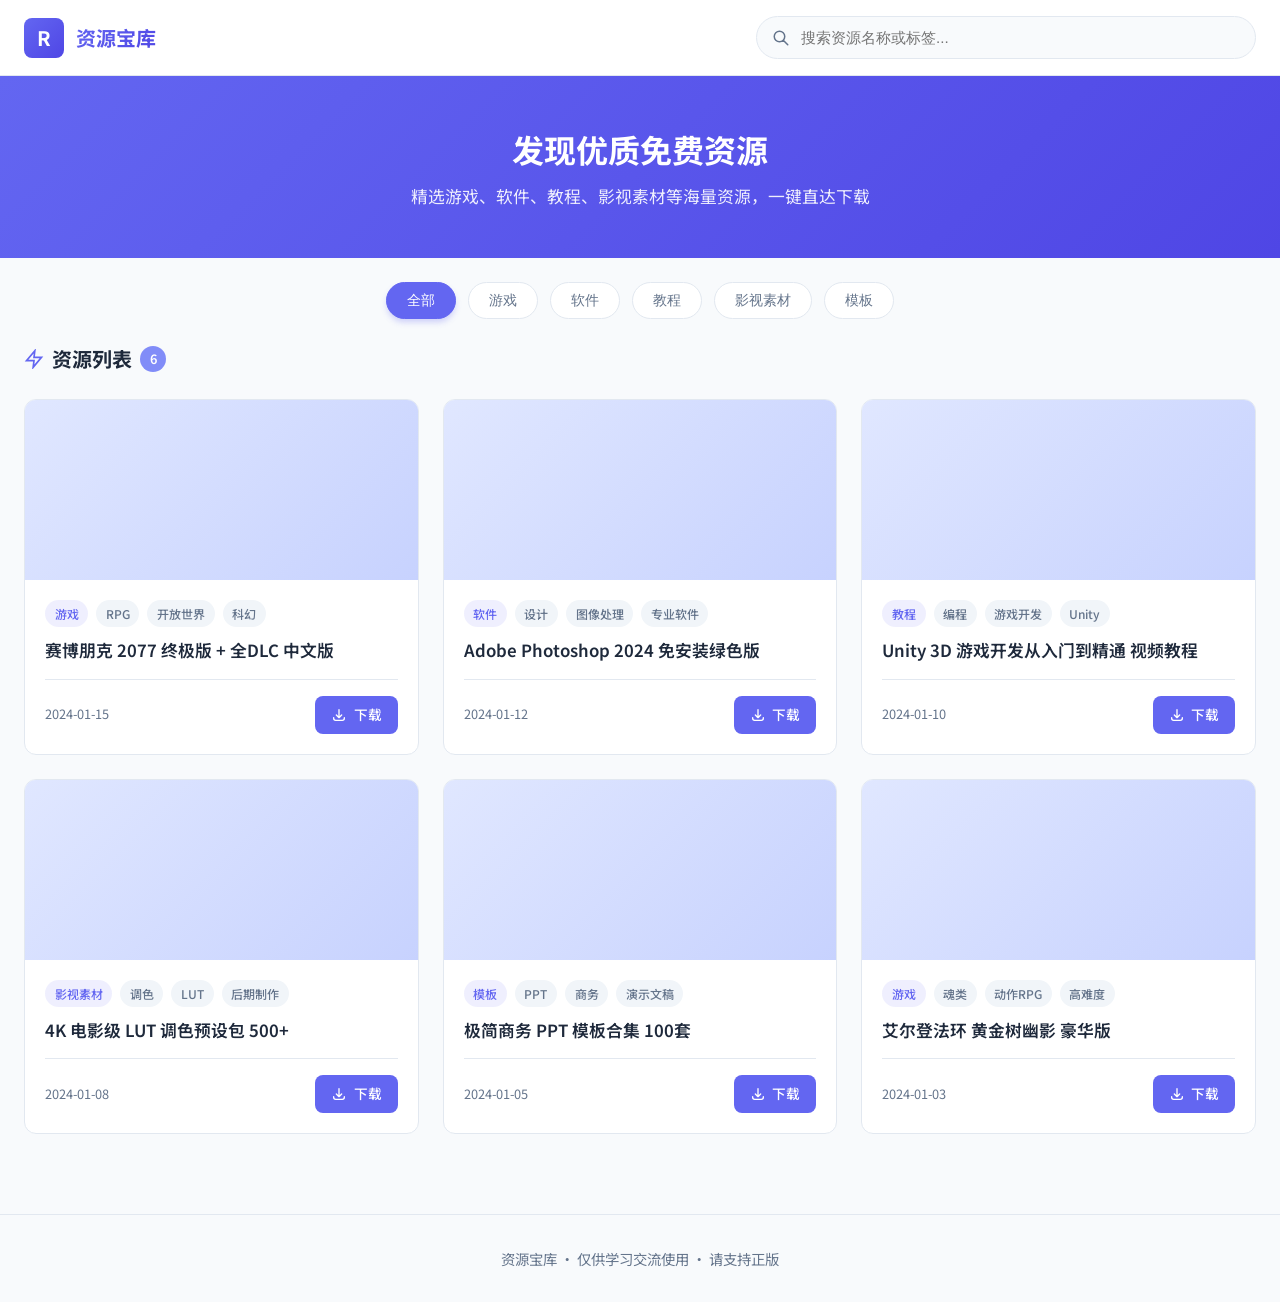
==== index.html @ d8230306 "Add initial HTML structure for resource sharing site Initial commit of the resource sharing website " ====
<!DOCTYPE html>
<html lang="zh-CN">
<head>
    <meta charset="UTF-8">
    <meta name="viewport" content="width=device-width, initial-scale=1.0">
    <title>资源宝库 - 免费资源分享站</title>
    <link rel="preconnect" href="https://fonts.googleapis.com">
    <link rel="preconnect" href="https://fonts.gstatic.com" crossorigin>
    <link href="https://fonts.googleapis.com/css2?family=Noto+Sans+SC:wght@300;400;500;700&display=swap" rel="stylesheet">
    <style>
        :root {
            --primary: #6366f1;
            --primary-dark: #4f46e5;
            --primary-light: #818cf8;
            --secondary: #f59e0b;
            --bg: #f8fafc;
            --card-bg: #ffffff;
            --text: #1e293b;
            --text-secondary: #64748b;
            --border: #e2e8f0;
            --shadow: 0 1px 3px 0 rgb(0 0 0 / 0.1);
            --shadow-lg: 0 10px 15px -3px rgb(0 0 0 / 0.1);
            --radius: 12px;
            --radius-sm: 8px;
        }

        * {
            margin: 0;
            padding: 0;
            box-sizing: border-box;
        }

        body {
            font-family: 'Noto Sans SC', -apple-system, BlinkMacSystemFont, sans-serif;
            background: var(--bg);
            color: var(--text);
            line-height: 1.6;
            min-height: 100vh;
        }

        /* Header */
        .header {
            background: var(--card-bg);
            border-bottom: 1px solid var(--border);
            position: sticky;
            top: 0;
            z-index: 100;
            backdrop-filter: blur(10px);
            background-color: rgba(255, 255, 255, 0.95);
        }

        .header-inner {
            max-width: 1280px;
            margin: 0 auto;
            padding: 1rem 1.5rem;
            display: flex;
            align-items: center;
            justify-content: space-between;
            gap: 1.5rem;
        }

        .logo {
            display: flex;
            align-items: center;
            gap: 0.75rem;
            text-decoration: none;
            color: var(--text);
            flex-shrink: 0;
        }

        .logo-icon {
            width: 40px;
            height: 40px;
            background: linear-gradient(135deg, var(--primary), var(--primary-dark));
            border-radius: var(--radius-sm);
            display: flex;
            align-items: center;
            justify-content: center;
            color: white;
            font-size: 1.25rem;
            font-weight: 700;
        }

        .logo-text {
            font-size: 1.25rem;
            font-weight: 700;
            background: linear-gradient(135deg, var(--primary), var(--primary-dark));
            -webkit-background-clip: text;
            -webkit-text-fill-color: transparent;
        }

        .search-box {
            position: relative;
            flex: 1;
            max-width: 500px;
        }

        .search-box input {
            width: 100%;
            padding: 0.75rem 1rem 0.75rem 2.75rem;
            border: 1px solid var(--border);
            border-radius: 9999px;
            background: var(--bg);
            font-size: 0.95rem;
            transition: all 0.2s;
            outline: none;
        }

        .search-box input:focus {
            border-color: var(--primary);
            box-shadow: 0 0 0 3px rgba(99, 102, 241, 0.1);
        }

        .search-box svg {
            position: absolute;
            left: 1rem;
            top: 50%;
            transform: translateY(-50%);
            color: var(--text-secondary);
            width: 18px;
            height: 18px;
        }

        /* Hero */
        .hero {
            background: linear-gradient(135deg, var(--primary), var(--primary-dark));
            color: white;
            padding: 3rem 1.5rem;
            text-align: center;
        }

        .hero h1 {
            font-size: 2rem;
            font-weight: 700;
            margin-bottom: 0.5rem;
        }

        .hero p {
            opacity: 0.9;
            font-size: 1.05rem;
            max-width: 600px;
            margin: 0 auto;
        }

        /* Categories */
        .categories {
            max-width: 1280px;
            margin: 0 auto;
            padding: 1.5rem;
        }

        .category-list {
            display: flex;
            gap: 0.75rem;
            flex-wrap: wrap;
            justify-content: center;
        }

        .category-btn {
            padding: 0.5rem 1.25rem;
            border: 1px solid var(--border);
            background: var(--card-bg);
            border-radius: 9999px;
            cursor: pointer;
            font-size: 0.9rem;
            font-weight: 500;
            color: var(--text-secondary);
            transition: all 0.2s;
            white-space: nowrap;
        }

        .category-btn:hover {
            border-color: var(--primary);
            color: var(--primary);
            transform: translateY(-1px);
        }

        .category-btn.active {
            background: var(--primary);
            color: white;
            border-color: var(--primary);
            box-shadow: 0 4px 6px -1px rgba(99, 102, 241, 0.3);
        }

        /* Main Content */
        .main {
            max-width: 1280px;
            margin: 0 auto;
            padding: 0 1.5rem 3rem;
        }

        .section-header {
            display: flex;
            align-items: center;
            justify-content: space-between;
            margin-bottom: 1.5rem;
        }

        .section-title {
            font-size: 1.25rem;
            font-weight: 700;
            display: flex;
            align-items: center;
            gap: 0.5rem;
        }

        .count-badge {
            background: var(--primary-light);
            color: white;
            padding: 0.15rem 0.6rem;
            border-radius: 9999px;
            font-size: 0.8rem;
            font-weight: 600;
        }

        /* Grid */
        .resource-grid {
            display: grid;
            grid-template-columns: repeat(auto-fill, minmax(300px, 1fr));
            gap: 1.5rem;
        }

        /* Card */
        .card {
            background: var(--card-bg);
            border-radius: var(--radius);
            overflow: hidden;
            border: 1px solid var(--border);
            transition: all 0.3s cubic-bezier(0.4, 0, 0.2, 1);
            cursor: pointer;
        }

        .card:hover {
            transform: translateY(-4px);
            box-shadow: var(--shadow-lg);
            border-color: var(--primary-light);
        }

        .card-image {
            width: 100%;
            height: 180px;
            object-fit: cover;
            background: linear-gradient(135deg, #e0e7ff, #c7d2fe);
            display: block;
        }

        .card-body {
            padding: 1.25rem;
        }

        .card-tags {
            display: flex;
            gap: 0.5rem;
            margin-bottom: 0.75rem;
            flex-wrap: wrap;
        }

        .tag {
            font-size: 0.75rem;
            padding: 0.25rem 0.6rem;
            border-radius: 9999px;
            background: #f1f5f9;
            color: var(--text-secondary);
            font-weight: 500;
        }

        .tag.category-tag {
            background: rgba(99, 102, 241, 0.1);
            color: var(--primary);
        }

        .card-title {
            font-size: 1.05rem;
            font-weight: 600;
            margin-bottom: 0.5rem;
            line-height: 1.4;
            display: -webkit-box;
            -webkit-line-clamp: 2;
            -webkit-box-orient: vertical;
            overflow: hidden;
        }

        .card-meta {
            display: flex;
            align-items: center;
            justify-content: space-between;
            margin-top: 1rem;
            padding-top: 1rem;
            border-top: 1px solid var(--border);
        }

        .card-date {
            font-size: 0.8rem;
            color: var(--text-secondary);
        }

        .download-btn {
            display: inline-flex;
            align-items: center;
            gap: 0.4rem;
            padding: 0.5rem 1rem;
            background: var(--primary);
            color: white;
            text-decoration: none;
            border-radius: var(--radius-sm);
            font-size: 0.85rem;
            font-weight: 500;
            transition: all 0.2s;
            border: none;
            cursor: pointer;
        }

        .download-btn:hover {
            background: var(--primary-dark);
            transform: scale(1.05);
        }

        .download-btn svg {
            width: 16px;
            height: 16px;
        }

        /* Empty State */
        .empty-state {
            text-align: center;
            padding: 4rem 1rem;
            color: var(--text-secondary);
        }

        .empty-state svg {
            width: 64px;
            height: 64px;
            margin-bottom: 1rem;
            opacity: 0.3;
        }

        /* Footer */
        .footer {
            text-align: center;
            padding: 2rem;
            color: var(--text-secondary);
            font-size: 0.9rem;
            border-top: 1px solid var(--border);
            margin-top: 2rem;
        }

        /* Responsive */
        @media (max-width: 768px) {
            .header-inner {
                flex-wrap: wrap;
            }

            .search-box {
                order: 3;
                max-width: 100%;
                width: 100%;
            }

            .hero h1 {
                font-size: 1.5rem;
            }

            .resource-grid {
                grid-template-columns: 1fr;
            }
        }

        /* Loading animation */
        @keyframes fadeIn {
            from {
                opacity: 0;
                transform: translateY(10px);
            }
            to {
                opacity: 1;
                transform: translateY(0);
            }
        }

        .card {
            animation: fadeIn 0.4s ease-out forwards;
        }

        /* Scrollbar */
        ::-webkit-scrollbar {
            width: 8px;
        }

        ::-webkit-scrollbar-track {
            background: var(--bg);
        }

        ::-webkit-scrollbar-thumb {
            background: #cbd5e1;
            border-radius: 4px;
        }

        ::-webkit-scrollbar-thumb:hover {
            background: #94a3b8;
        }
    </style>
</head>
<body>
    <!-- Header -->
    <header class="header">
        <div class="header-inner">
            <a href="#" class="logo" onclick="resetFilter(); return false;">
                <div class="logo-icon">R</div>
                <span class="logo-text">资源宝库</span>
            </a>
            <div class="search-box">
                <svg xmlns="http://www.w3.org/2000/svg" fill="none" viewBox="0 0 24 24" stroke="currentColor" stroke-width="2">
                    <path stroke-linecap="round" stroke-linejoin="round" d="M21 21l-6-6m2-5a7 7 0 11-14 0 7 7 0 0114 0z" />
                </svg>
                <input type="text" id="searchInput" placeholder="搜索资源名称或标签..." autocomplete="off">
            </div>
        </div>
    </header>

    <!-- Hero -->
    <section class="hero">
        <h1>发现优质免费资源</h1>
        <p>精选游戏、软件、教程、影视素材等海量资源，一键直达下载</p>
    </section>

    <!-- Categories -->
    <section class="categories">
        <div class="category-list" id="categoryList">
            <button class="category-btn active" data-category="all">全部</button>
            <button class="category-btn" data-category="游戏">游戏</button>
            <button class="category-btn" data-category="软件">软件</button>
            <button class="category-btn" data-category="教程">教程</button>
            <button class="category-btn" data-category="影视素材">影视素材</button>
            <button class="category-btn" data-category="模板">模板</button>
        </div>
    </section>

    <!-- Main Content -->
    <main class="main">
        <div class="section-header">
            <h2 class="section-title">
                <svg width="20" height="20" viewBox="0 0 24 24" fill="none" stroke="currentColor" stroke-width="2" style="color: var(--primary);">
                    <path d="M13 2L3 14h9l-1 8 10-12h-9l1-8z"/>
                </svg>
                资源列表
                <span class="count-badge" id="countBadge">0</span>
            </h2>
        </div>
        <div class="resource-grid" id="resourceGrid">
            <!-- Cards will be rendered here -->
        </div>
        <div class="empty-state" id="emptyState" style="display: none;">
            <svg xmlns="http://www.w3.org/2000/svg" fill="none" viewBox="0 0 24 24" stroke="currentColor">
                <path stroke-linecap="round" stroke-linejoin="round" stroke-width="1.5" d="M9.172 16.172a4 4 0 015.656 0M9 10h.01M15 10h.01M21 12a9 9 0 11-18 0 9 9 0 0118 0z" />
            </svg>
            <h3>没有找到相关资源</h3>
            <p>请尝试更换关键词或分类</p>
        </div>
    </main>

    <!-- Footer -->
    <footer class="footer">
        <p>资源宝库 · 仅供学习交流使用 · 请支持正版</p>
    </footer>

    <script>
        // 资源数据
        const resources = [
            {
                id: 1,
                title: "赛博朋克 2077 终极版 + 全DLC 中文版",
                thumbnail: "https://images.unsplash.com/photo-1542751371-adc38448a05e?w=600&h=400&fit=crop",
                link: "https://pan.baidu.com/s/1example1",
                tags: ["RPG", "开放世界", "科幻"],
                category: "游戏",
                date: "2024-01-15"
            },
            {
                id: 2,
                title: "Adobe Photoshop 2024 免安装绿色版",
                thumbnail: "https://images.unsplash.com/photo-1626785774573-4b799315345d?w=600&h=400&fit=crop",
                link: "https://pan.baidu.com/s/1example2",
                tags: ["设计", "图像处理", "专业软件"],
                category: "软件",
                date: "2024-01-12"
            },
            {
                id: 3,
                title: "Unity 3D 游戏开发从入门到精通 视频教程",
                thumbnail: "https://images.unsplash.com/photo-1516321318423-f06f85e504b3?w=600&h=400&fit=crop",
                link: "https://pan.baidu.com/s/1example3",
                tags: ["编程", "游戏开发", "Unity"],
                category: "教程",
                date: "2024-01-10"
            },
            {
                id: 4,
                title: "4K 电影级 LUT 调色预设包 500+",
                thumbnail: "https://images.unsplash.com/photo-1536240478700-b869070f9279?w=600&h=400&fit=crop",
                link: "https://pan.baidu.com/s/1example4",
                tags: ["调色", "LUT", "后期制作"],
                category: "影视素材",
                date: "2024-01-08"
            },
            {
                id: 5,
                title: "极简商务 PPT 模板合集 100套",
                thumbnail: "https://images.unsplash.com/photo-1460925895917-afdab827c52f?w=600&h=400&fit=crop",
                link: "https://pan.baidu.com/s/1example5",
                tags: ["PPT", "商务", "演示文稿"],
                category: "模板",
                date: "2024-01-05"
            },
            {
                id: 6,
                title: "艾尔登法环 黄金树幽影 豪华版",
                thumbnail: "https://images.unsplash.com/photo-1552820728-8b83bb6b2b0a?w=600&h=400&fit=crop",
                link: "https://pan.baidu.com/s/1example6",
                tags: ["魂类", "动作RPG", "高难度"],
                category: "游戏",
                date: "2024-01-03"
            }
        ];

        // DOM 元素
        const grid = document.getElementById('resourceGrid');
        const searchInput = document.getElementById('searchInput');
        const categoryButtons = document.querySelectorAll('.category-btn');
        const emptyState = document.getElementById('emptyState');
        const countBadge = document.getElementById('countBadge');

        let currentCategory = 'all';
        let searchQuery = '';

        // 渲染资源卡片
        function renderResources(items) {
            grid.innerHTML = '';
            countBadge.textContent = items.length;

            if (items.length === 0) {
                emptyState.style.display = 'block';
                return;
            } else {
                emptyState.style.display = 'none';
            }

            items.forEach((item, index) => {
                const card = document.createElement('div');
                card.className = 'card';
                card.style.animationDelay = `${index * 0.05}s`;
                
                card.innerHTML = `
                    <img src="${item.thumbnail}" alt="${item.title}" class="card-image" loading="lazy" onerror="this.src='https://via.placeholder.com/600x400?text=No+Image'">
                    <div class="card-body">
                        <div class="card-tags">
                            <span class="tag category-tag">${item.category}</span>
                            ${item.tags.map(tag => `<span class="tag">${tag}</span>`).join('')}
                        </div>
                        <h3 class="card-title">${escapeHtml(item.title)}</h3>
                        <div class="card-meta">
                            <span class="card-date">${item.date}</span>
                            <a href="${item.link}" target="_blank" rel="noopener noreferrer" class="download-btn" onclick="event.stopPropagation()">
                                <svg xmlns="http://www.w3.org/2000/svg" fill="none" viewBox="0 0 24 24" stroke="currentColor" stroke-width="2">
                                    <path stroke-linecap="round" stroke-linejoin="round" d="M4 16v1a3 3 0 003 3h10a3 3 0 003-3v-1m-4-4l-4 4m0 0l-4-4m4 4V4" />
                                </svg>
                                下载
                            </a>
                        </div>
                    </div>
                `;

                // 点击卡片跳转（除了点击下载按钮）
                card.addEventListener('click', (e) => {
                    if (!e.target.closest('.download-btn')) {
                        window.open(item.link, '_blank');
                    }
                });

                grid.appendChild(card);
            });
        }

        // 过滤资源
        function filterResources() {
            let filtered = resources;

            // 按分类筛选
            if (currentCategory !== 'all') {
                filtered = filtered.filter(item => item.category === currentCategory);
            }

            // 按搜索词筛选
            if (searchQuery.trim()) {
                const query = searchQuery.toLowerCase();
                filtered = filtered.filter(item => 
                    item.title.toLowerCase().includes(query) ||
                    item.tags.some(tag => tag.toLowerCase().includes(query)) ||
                    item.category.toLowerCase().includes(query)
                );
            }

            renderResources(filtered);
        }

        // 转义 HTML
        function escapeHtml(text) {
            const div = document.createElement('div');
            div.textContent = text;
            return div.innerHTML;
        }

        // 分类按钮事件
        categoryButtons.forEach(btn => {
            btn.addEventListener('click', () => {
                categoryButtons.forEach(b => b.classList.remove('active'));
                btn.classList.add('active');
                currentCategory = btn.dataset.category;
                filterResources();
            });
        });

        // 搜索事件
        searchInput.addEventListener('input', (e) => {
            searchQuery = e.target.value;
            filterResources();
        });

        // 重置筛选
        function resetFilter() {
            currentCategory = 'all';
            searchQuery = '';
            searchInput.value = '';
            categoryButtons.forEach(b => b.classList.remove('active'));
            categoryButtons[0].classList.add('active');
            filterResources();
        }

        // 初始化
        renderResources(resources);
    </script>
</body>
</html>
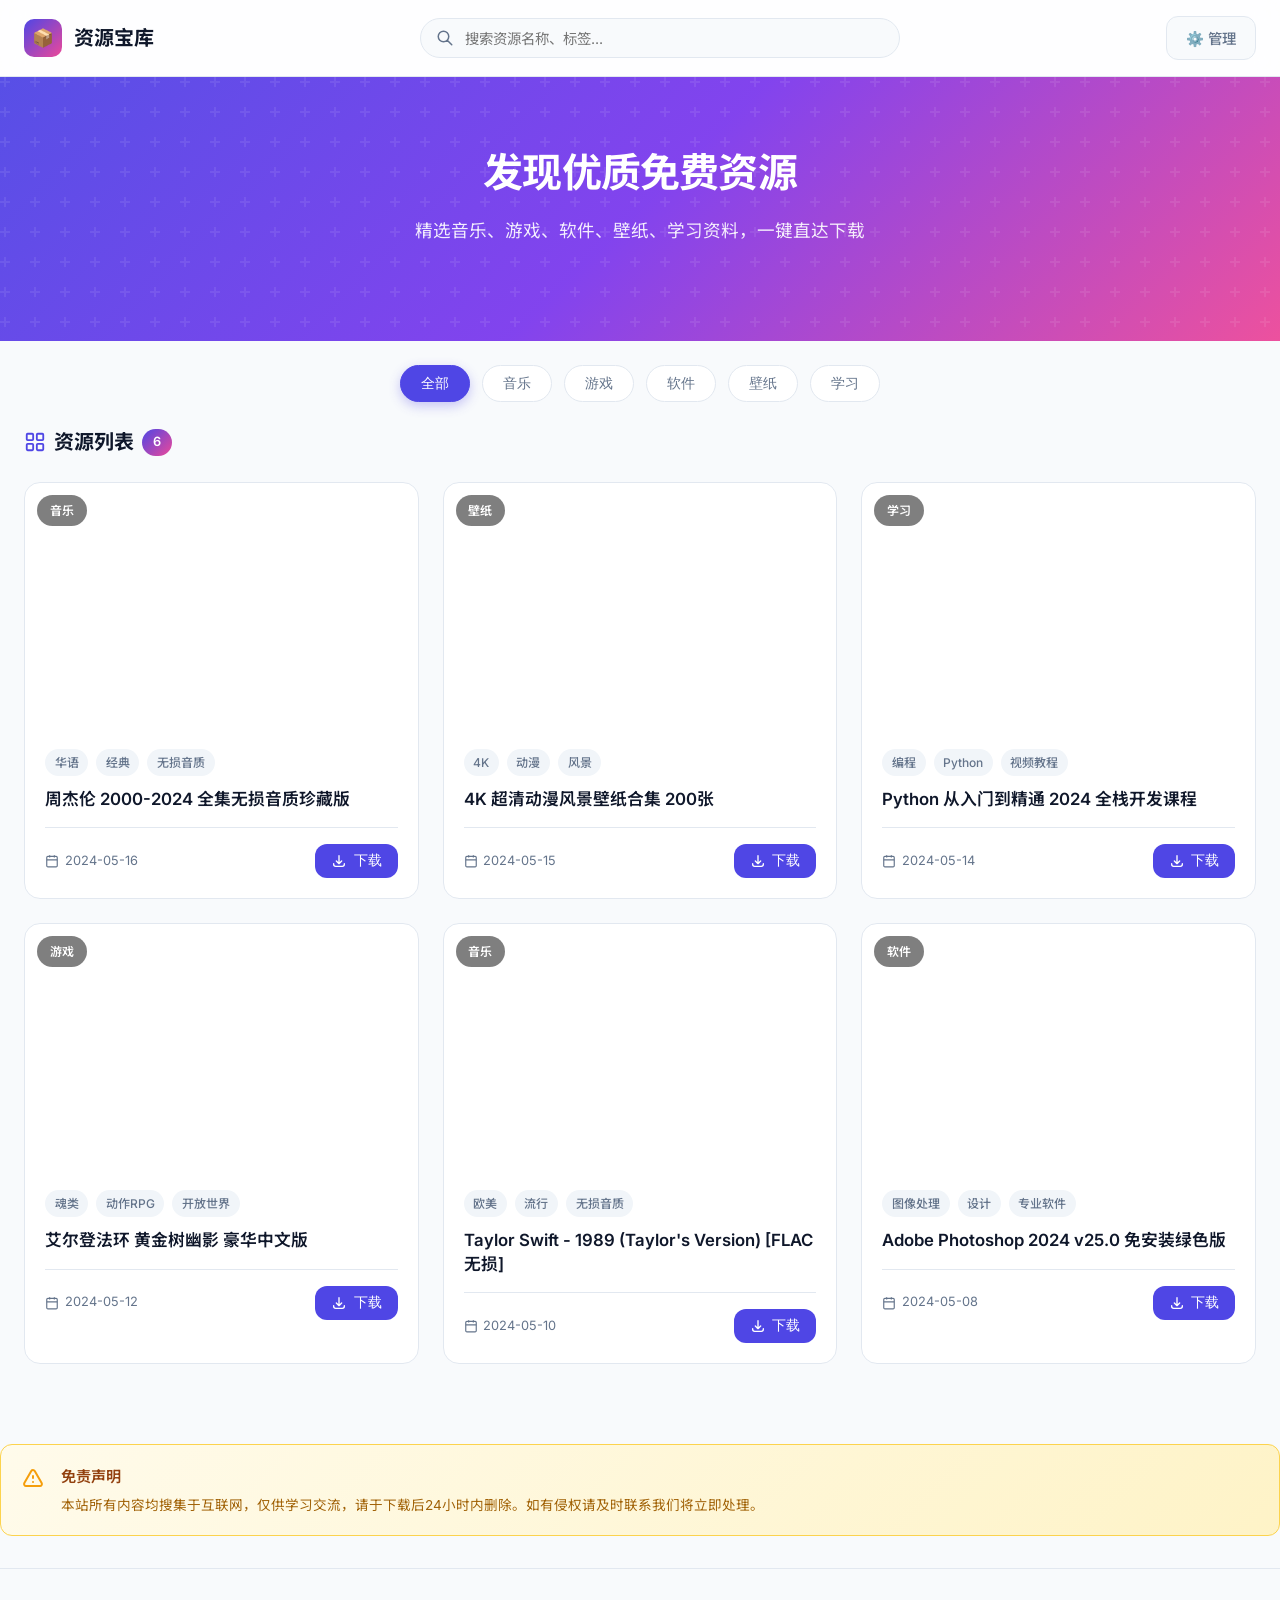
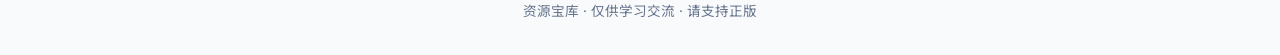
==== commit 44667748: "Add files via upload" ====
--- a/index.html
+++ b/index.html
@@ -1,642 +1,262 @@
-<!DOCTYPE html>
-<html lang="zh-CN">
-<head>
-    <meta charset="UTF-8">
-    <meta name="viewport" content="width=device-width, initial-scale=1.0">
-    <title>资源宝库 - 免费资源分享站</title>
-    <link rel="preconnect" href="https://fonts.googleapis.com">
-    <link rel="preconnect" href="https://fonts.gstatic.com" crossorigin>
-    <link href="https://fonts.googleapis.com/css2?family=Noto+Sans+SC:wght@300;400;500;700&display=swap" rel="stylesheet">
-    <style>
-        :root {
-            --primary: #6366f1;
-            --primary-dark: #4f46e5;
-            --primary-light: #818cf8;
-            --secondary: #f59e0b;
-            --bg: #f8fafc;
-            --card-bg: #ffffff;
-            --text: #1e293b;
-            --text-secondary: #64748b;
-            --border: #e2e8f0;
-            --shadow: 0 1px 3px 0 rgb(0 0 0 / 0.1);
-            --shadow-lg: 0 10px 15px -3px rgb(0 0 0 / 0.1);
-            --radius: 12px;
-            --radius-sm: 8px;
-        }
-
-        * {
-            margin: 0;
-            padding: 0;
-            box-sizing: border-box;
-        }
-
-        body {
-            font-family: 'Noto Sans SC', -apple-system, BlinkMacSystemFont, sans-serif;
-            background: var(--bg);
-            color: var(--text);
-            line-height: 1.6;
-            min-height: 100vh;
-        }
-
-        /* Header */
-        .header {
-            background: var(--card-bg);
-            border-bottom: 1px solid var(--border);
-            position: sticky;
-            top: 0;
-            z-index: 100;
-            backdrop-filter: blur(10px);
-            background-color: rgba(255, 255, 255, 0.95);
-        }
-
-        .header-inner {
-            max-width: 1280px;
-            margin: 0 auto;
-            padding: 1rem 1.5rem;
-            display: flex;
-            align-items: center;
-            justify-content: space-between;
-            gap: 1.5rem;
-        }
-
-        .logo {
-            display: flex;
-            align-items: center;
-            gap: 0.75rem;
-            text-decoration: none;
-            color: var(--text);
-            flex-shrink: 0;
-        }
-
-        .logo-icon {
-            width: 40px;
-            height: 40px;
-            background: linear-gradient(135deg, var(--primary), var(--primary-dark));
-            border-radius: var(--radius-sm);
-            display: flex;
-            align-items: center;
-            justify-content: center;
-            color: white;
-            font-size: 1.25rem;
-            font-weight: 700;
-        }
-
-        .logo-text {
-            font-size: 1.25rem;
-            font-weight: 700;
-            background: linear-gradient(135deg, var(--primary), var(--primary-dark));
-            -webkit-background-clip: text;
-            -webkit-text-fill-color: transparent;
-        }
-
-        .search-box {
-            position: relative;
-            flex: 1;
-            max-width: 500px;
-        }
-
-        .search-box input {
-            width: 100%;
-            padding: 0.75rem 1rem 0.75rem 2.75rem;
-            border: 1px solid var(--border);
-            border-radius: 9999px;
-            background: var(--bg);
-            font-size: 0.95rem;
-            transition: all 0.2s;
-            outline: none;
-        }
-
-        .search-box input:focus {
-            border-color: var(--primary);
-            box-shadow: 0 0 0 3px rgba(99, 102, 241, 0.1);
-        }
-
-        .search-box svg {
-            position: absolute;
-            left: 1rem;
-            top: 50%;
-            transform: translateY(-50%);
-            color: var(--text-secondary);
-            width: 18px;
-            height: 18px;
-        }
-
-        /* Hero */
-        .hero {
-            background: linear-gradient(135deg, var(--primary), var(--primary-dark));
-            color: white;
-            padding: 3rem 1.5rem;
-            text-align: center;
-        }
-
-        .hero h1 {
-            font-size: 2rem;
-            font-weight: 700;
-            margin-bottom: 0.5rem;
-        }
-
-        .hero p {
-            opacity: 0.9;
-            font-size: 1.05rem;
-            max-width: 600px;
-            margin: 0 auto;
-        }
-
-        /* Categories */
-        .categories {
-            max-width: 1280px;
-            margin: 0 auto;
-            padding: 1.5rem;
-        }
-
-        .category-list {
-            display: flex;
-            gap: 0.75rem;
-            flex-wrap: wrap;
-            justify-content: center;
-        }
-
-        .category-btn {
-            padding: 0.5rem 1.25rem;
-            border: 1px solid var(--border);
-            background: var(--card-bg);
-            border-radius: 9999px;
-            cursor: pointer;
-            font-size: 0.9rem;
-            font-weight: 500;
-            color: var(--text-secondary);
-            transition: all 0.2s;
-            white-space: nowrap;
-        }
-
-        .category-btn:hover {
-            border-color: var(--primary);
-            color: var(--primary);
-            transform: translateY(-1px);
-        }
-
-        .category-btn.active {
-            background: var(--primary);
-            color: white;
-            border-color: var(--primary);
-            box-shadow: 0 4px 6px -1px rgba(99, 102, 241, 0.3);
-        }
-
-        /* Main Content */
-        .main {
-            max-width: 1280px;
-            margin: 0 auto;
-            padding: 0 1.5rem 3rem;
-        }
-
-        .section-header {
-            display: flex;
-            align-items: center;
-            justify-content: space-between;
-            margin-bottom: 1.5rem;
-        }
-
-        .section-title {
-            font-size: 1.25rem;
-            font-weight: 700;
-            display: flex;
-            align-items: center;
-            gap: 0.5rem;
-        }
-
-        .count-badge {
-            background: var(--primary-light);
-            color: white;
-            padding: 0.15rem 0.6rem;
-            border-radius: 9999px;
-            font-size: 0.8rem;
-            font-weight: 600;
-        }
-
-        /* Grid */
-        .resource-grid {
-            display: grid;
-            grid-template-columns: repeat(auto-fill, minmax(300px, 1fr));
-            gap: 1.5rem;
-        }
-
-        /* Card */
-        .card {
-            background: var(--card-bg);
-            border-radius: var(--radius);
-            overflow: hidden;
-            border: 1px solid var(--border);
-            transition: all 0.3s cubic-bezier(0.4, 0, 0.2, 1);
-            cursor: pointer;
-        }
-
-        .card:hover {
-            transform: translateY(-4px);
-            box-shadow: var(--shadow-lg);
-            border-color: var(--primary-light);
-        }
-
-        .card-image {
-            width: 100%;
-            height: 180px;
-            object-fit: cover;
-            background: linear-gradient(135deg, #e0e7ff, #c7d2fe);
-            display: block;
-        }
-
-        .card-body {
-            padding: 1.25rem;
-        }
-
-        .card-tags {
-            display: flex;
-            gap: 0.5rem;
-            margin-bottom: 0.75rem;
-            flex-wrap: wrap;
-        }
-
-        .tag {
-            font-size: 0.75rem;
-            padding: 0.25rem 0.6rem;
-            border-radius: 9999px;
-            background: #f1f5f9;
-            color: var(--text-secondary);
-            font-weight: 500;
-        }
-
-        .tag.category-tag {
-            background: rgba(99, 102, 241, 0.1);
-            color: var(--primary);
-        }
-
-        .card-title {
-            font-size: 1.05rem;
-            font-weight: 600;
-            margin-bottom: 0.5rem;
-            line-height: 1.4;
-            display: -webkit-box;
-            -webkit-line-clamp: 2;
-            -webkit-box-orient: vertical;
-            overflow: hidden;
-        }
-
-        .card-meta {
-            display: flex;
-            align-items: center;
-            justify-content: space-between;
-            margin-top: 1rem;
-            padding-top: 1rem;
-            border-top: 1px solid var(--border);
-        }
-
-        .card-date {
-            font-size: 0.8rem;
-            color: var(--text-secondary);
-        }
-
-        .download-btn {
-            display: inline-flex;
-            align-items: center;
-            gap: 0.4rem;
-            padding: 0.5rem 1rem;
-            background: var(--primary);
-            color: white;
-            text-decoration: none;
-            border-radius: var(--radius-sm);
-            font-size: 0.85rem;
-            font-weight: 500;
-            transition: all 0.2s;
-            border: none;
-            cursor: pointer;
-        }
-
-        .download-btn:hover {
-            background: var(--primary-dark);
-            transform: scale(1.05);
-        }
-
-        .download-btn svg {
-            width: 16px;
-            height: 16px;
-        }
-
-        /* Empty State */
-        .empty-state {
-            text-align: center;
-            padding: 4rem 1rem;
-            color: var(--text-secondary);
-        }
-
-        .empty-state svg {
-            width: 64px;
-            height: 64px;
-            margin-bottom: 1rem;
-            opacity: 0.3;
-        }
-
-        /* Footer */
-        .footer {
-            text-align: center;
-            padding: 2rem;
-            color: var(--text-secondary);
-            font-size: 0.9rem;
-            border-top: 1px solid var(--border);
-            margin-top: 2rem;
-        }
-
-        /* Responsive */
-        @media (max-width: 768px) {
-            .header-inner {
-                flex-wrap: wrap;
-            }
-
-            .search-box {
-                order: 3;
-                max-width: 100%;
-                width: 100%;
-            }
-
-            .hero h1 {
-                font-size: 1.5rem;
-            }
-
-            .resource-grid {
-                grid-template-columns: 1fr;
-            }
-        }
-
-        /* Loading animation */
-        @keyframes fadeIn {
-            from {
-                opacity: 0;
-                transform: translateY(10px);
-            }
-            to {
-                opacity: 1;
-                transform: translateY(0);
-            }
-        }
-
-        .card {
-            animation: fadeIn 0.4s ease-out forwards;
-        }
-
-        /* Scrollbar */
-        ::-webkit-scrollbar {
-            width: 8px;
-        }
-
-        ::-webkit-scrollbar-track {
-            background: var(--bg);
-        }
-
-        ::-webkit-scrollbar-thumb {
-            background: #cbd5e1;
-            border-radius: 4px;
-        }
-
-        ::-webkit-scrollbar-thumb:hover {
-            background: #94a3b8;
-        }
-    </style>
-</head>
-<body>
-    <!-- Header -->
-    <header class="header">
-        <div class="header-inner">
-            <a href="#" class="logo" onclick="resetFilter(); return false;">
-                <div class="logo-icon">R</div>
-                <span class="logo-text">资源宝库</span>
-            </a>
-            <div class="search-box">
-                <svg xmlns="http://www.w3.org/2000/svg" fill="none" viewBox="0 0 24 24" stroke="currentColor" stroke-width="2">
-                    <path stroke-linecap="round" stroke-linejoin="round" d="M21 21l-6-6m2-5a7 7 0 11-14 0 7 7 0 0114 0z" />
-                </svg>
-                <input type="text" id="searchInput" placeholder="搜索资源名称或标签..." autocomplete="off">
-            </div>
-        </div>
-    </header>
-
-    <!-- Hero -->
-    <section class="hero">
-        <h1>发现优质免费资源</h1>
-        <p>精选游戏、软件、教程、影视素材等海量资源，一键直达下载</p>
-    </section>
-
-    <!-- Categories -->
-    <section class="categories">
-        <div class="category-list" id="categoryList">
-            <button class="category-btn active" data-category="all">全部</button>
-            <button class="category-btn" data-category="游戏">游戏</button>
-            <button class="category-btn" data-category="软件">软件</button>
-            <button class="category-btn" data-category="教程">教程</button>
-            <button class="category-btn" data-category="影视素材">影视素材</button>
-            <button class="category-btn" data-category="模板">模板</button>
-        </div>
-    </section>
-
-    <!-- Main Content -->
-    <main class="main">
-        <div class="section-header">
-            <h2 class="section-title">
-                <svg width="20" height="20" viewBox="0 0 24 24" fill="none" stroke="currentColor" stroke-width="2" style="color: var(--primary);">
-                    <path d="M13 2L3 14h9l-1 8 10-12h-9l1-8z"/>
-                </svg>
-                资源列表
-                <span class="count-badge" id="countBadge">0</span>
-            </h2>
-        </div>
-        <div class="resource-grid" id="resourceGrid">
-            <!-- Cards will be rendered here -->
-        </div>
-        <div class="empty-state" id="emptyState" style="display: none;">
-            <svg xmlns="http://www.w3.org/2000/svg" fill="none" viewBox="0 0 24 24" stroke="currentColor">
-                <path stroke-linecap="round" stroke-linejoin="round" stroke-width="1.5" d="M9.172 16.172a4 4 0 015.656 0M9 10h.01M15 10h.01M21 12a9 9 0 11-18 0 9 9 0 0118 0z" />
-            </svg>
-            <h3>没有找到相关资源</h3>
-            <p>请尝试更换关键词或分类</p>
-        </div>
-    </main>
-
-    <!-- Footer -->
-    <footer class="footer">
-        <p>资源宝库 · 仅供学习交流使用 · 请支持正版</p>
-    </footer>
-
-    <script>
-        // 资源数据
-        const resources = [
-            {
-                id: 1,
-                title: "赛博朋克 2077 终极版 + 全DLC 中文版",
-                thumbnail: "https://images.unsplash.com/photo-1542751371-adc38448a05e?w=600&h=400&fit=crop",
-                link: "https://pan.baidu.com/s/1example1",
-                tags: ["RPG", "开放世界", "科幻"],
-                category: "游戏",
-                date: "2024-01-15"
-            },
-            {
-                id: 2,
-                title: "Adobe Photoshop 2024 免安装绿色版",
-                thumbnail: "https://images.unsplash.com/photo-1626785774573-4b799315345d?w=600&h=400&fit=crop",
-                link: "https://pan.baidu.com/s/1example2",
-                tags: ["设计", "图像处理", "专业软件"],
-                category: "软件",
-                date: "2024-01-12"
-            },
-            {
-                id: 3,
-                title: "Unity 3D 游戏开发从入门到精通 视频教程",
-                thumbnail: "https://images.unsplash.com/photo-1516321318423-f06f85e504b3?w=600&h=400&fit=crop",
-                link: "https://pan.baidu.com/s/1example3",
-                tags: ["编程", "游戏开发", "Unity"],
-                category: "教程",
-                date: "2024-01-10"
-            },
-            {
-                id: 4,
-                title: "4K 电影级 LUT 调色预设包 500+",
-                thumbnail: "https://images.unsplash.com/photo-1536240478700-b869070f9279?w=600&h=400&fit=crop",
-                link: "https://pan.baidu.com/s/1example4",
-                tags: ["调色", "LUT", "后期制作"],
-                category: "影视素材",
-                date: "2024-01-08"
-            },
-            {
-                id: 5,
-                title: "极简商务 PPT 模板合集 100套",
-                thumbnail: "https://images.unsplash.com/photo-1460925895917-afdab827c52f?w=600&h=400&fit=crop",
-                link: "https://pan.baidu.com/s/1example5",
-                tags: ["PPT", "商务", "演示文稿"],
-                category: "模板",
-                date: "2024-01-05"
-            },
-            {
-                id: 6,
-                title: "艾尔登法环 黄金树幽影 豪华版",
-                thumbnail: "https://images.unsplash.com/photo-1552820728-8b83bb6b2b0a?w=600&h=400&fit=crop",
-                link: "https://pan.baidu.com/s/1example6",
-                tags: ["魂类", "动作RPG", "高难度"],
-                category: "游戏",
-                date: "2024-01-03"
-            }
-        ];
-
-        // DOM 元素
-        const grid = document.getElementById('resourceGrid');
-        const searchInput = document.getElementById('searchInput');
-        const categoryButtons = document.querySelectorAll('.category-btn');
-        const emptyState = document.getElementById('emptyState');
-        const countBadge = document.getElementById('countBadge');
-
-        let currentCategory = 'all';
-        let searchQuery = '';
-
-        // 渲染资源卡片
-        function renderResources(items) {
-            grid.innerHTML = '';
-            countBadge.textContent = items.length;
-
-            if (items.length === 0) {
-                emptyState.style.display = 'block';
-                return;
-            } else {
-                emptyState.style.display = 'none';
-            }
-
-            items.forEach((item, index) => {
-                const card = document.createElement('div');
-                card.className = 'card';
-                card.style.animationDelay = `${index * 0.05}s`;
-                
-                card.innerHTML = `
-                    <img src="${item.thumbnail}" alt="${item.title}" class="card-image" loading="lazy" onerror="this.src='https://via.placeholder.com/600x400?text=No+Image'">
-                    <div class="card-body">
-                        <div class="card-tags">
-                            <span class="tag category-tag">${item.category}</span>
-                            ${item.tags.map(tag => `<span class="tag">${tag}</span>`).join('')}
-                        </div>
-                        <h3 class="card-title">${escapeHtml(item.title)}</h3>
-                        <div class="card-meta">
-                            <span class="card-date">${item.date}</span>
-                            <a href="${item.link}" target="_blank" rel="noopener noreferrer" class="download-btn" onclick="event.stopPropagation()">
-                                <svg xmlns="http://www.w3.org/2000/svg" fill="none" viewBox="0 0 24 24" stroke="currentColor" stroke-width="2">
-                                    <path stroke-linecap="round" stroke-linejoin="round" d="M4 16v1a3 3 0 003 3h10a3 3 0 003-3v-1m-4-4l-4 4m0 0l-4-4m4 4V4" />
-                                </svg>
-                                下载
-                            </a>
-                        </div>
-                    </div>
-                `;
-
-                // 点击卡片跳转（除了点击下载按钮）
-                card.addEventListener('click', (e) => {
-                    if (!e.target.closest('.download-btn')) {
-                        window.open(item.link, '_blank');
-                    }
-                });
-
-                grid.appendChild(card);
-            });
-        }
-
-        // 过滤资源
-        function filterResources() {
-            let filtered = resources;
-
-            // 按分类筛选
-            if (currentCategory !== 'all') {
-                filtered = filtered.filter(item => item.category === currentCategory);
-            }
-
-            // 按搜索词筛选
-            if (searchQuery.trim()) {
-                const query = searchQuery.toLowerCase();
-                filtered = filtered.filter(item => 
-                    item.title.toLowerCase().includes(query) ||
-                    item.tags.some(tag => tag.toLowerCase().includes(query)) ||
-                    item.category.toLowerCase().includes(query)
-                );
-            }
-
-            renderResources(filtered);
-        }
-
-        // 转义 HTML
-        function escapeHtml(text) {
-            const div = document.createElement('div');
-            div.textContent = text;
-            return div.innerHTML;
-        }
-
-        // 分类按钮事件
-        categoryButtons.forEach(btn => {
-            btn.addEventListener('click', () => {
-                categoryButtons.forEach(b => b.classList.remove('active'));
-                btn.classList.add('active');
-                currentCategory = btn.dataset.category;
-                filterResources();
-            });
-        });
-
-        // 搜索事件
-        searchInput.addEventListener('input', (e) => {
-            searchQuery = e.target.value;
-            filterResources();
-        });
-
-        // 重置筛选
-        function resetFilter() {
-            currentCategory = 'all';
-            searchQuery = '';
-            searchInput.value = '';
-            categoryButtons.forEach(b => b.classList.remove('active'));
-            categoryButtons[0].classList.add('active');
-            filterResources();
-        }
-
-        // 初始化
-        renderResources(resources);
-    </script>
-</body>
-</html>
+<!DOCTYPE html>
+<html lang="zh-CN">
+<head>
+  <meta charset="UTF-8">
+  <meta name="viewport" content="width=device-width, initial-scale=1.0">
+  <title>资源宝库 - 免费优质资源分享</title>
+  <link rel="stylesheet" href="css/style.css">
+</head>
+<body>
+  <!-- 导航 -->
+  <nav class="navbar">
+    <div class="navbar-inner">
+      <a href="index.html" class="brand">
+        <div class="brand-icon">📦</div>
+        <span>资源宝库</span>
+      </a>
+      <div class="search-wrap">
+        <svg xmlns="http://www.w3.org/2000/svg" fill="none" viewBox="0 0 24 24" stroke="currentColor" stroke-width="2">
+          <path stroke-linecap="round" stroke-linejoin="round" d="M21 21l-6-6m2-5a7 7 0 11-14 0 7 7 0 0114 0z" />
+        </svg>
+        <input type="text" id="searchInput" placeholder="搜索资源名称、标签..." autocomplete="off">
+      </div>
+      <div class="nav-actions">
+        <a href="admin.html" class="btn btn-secondary">⚙️ 管理</a>
+      </div>
+    </div>
+  </nav>
+
+  <!-- Hero -->
+  <section class="hero">
+    <div class="hero-content">
+      <h1>发现优质免费资源</h1>
+      <p>精选音乐、游戏、软件、壁纸、学习资料，一键直达下载</p>
+    </div>
+  </section>
+
+  <!-- 分类 -->
+  <section class="categories">
+    <div class="category-list" id="categoryList"></div>
+  </section>
+
+  <!-- 主内容 -->
+  <main class="main">
+    <div class="section-header">
+      <h2 class="section-title">
+        <svg width="22" height="22" viewBox="0 0 24 24" fill="none" stroke="var(--primary)" stroke-width="2">
+          <rect x="3" y="3" width="7" height="7" rx="1"/>
+          <rect x="14" y="3" width="7" height="7" rx="1"/>
+          <rect x="3" y="14" width="7" height="7" rx="1"/>
+          <rect x="14" y="14" width="7" height="7" rx="1"/>
+        </svg>
+        资源列表
+        <span class="badge" id="countBadge">0</span>
+      </h2>
+    </div>
+
+    <div class="resource-grid" id="resourceGrid"></div>
+
+    <div class="empty-state" id="emptyState" style="display: none;">
+      <svg xmlns="http://www.w3.org/2000/svg" fill="none" viewBox="0 0 24 24" stroke="currentColor">
+        <path stroke-linecap="round" stroke-linejoin="round" stroke-width="1" d="M9.172 16.172a4 4 0 015.656 0M9 10h.01M15 10h.01M21 12a9 9 0 11-18 0 9 9 0 0118 0z" />
+      </svg>
+      <h3>未找到相关资源</h3>
+      <p>尝试更换关键词或切换分类</p>
+    </div>
+  </main>
+
+  <!-- 免责声明 -->
+  <div class="disclaimer">
+    <svg class="disclaimer-icon" xmlns="http://www.w3.org/2000/svg" fill="none" viewBox="0 0 24 24" stroke="currentColor" stroke-width="2">
+      <path stroke-linecap="round" stroke-linejoin="round" d="M12 9v2m0 4h.01m-6.938 4h13.856c1.54 0 2.502-1.667 1.732-3L13.732 4c-.77-1.333-2.694-1.333-3.464 0L3.34 16c-.77 1.333.192 3 1.732 3z" />
+    </svg>
+    <div class="disclaimer-content">
+      <h4>免责声明</h4>
+      <p>本站所有内容均搜集于互联网，仅供学习交流，请于下载后24小时内删除。如有侵权请及时联系我们将立即处理。</p>
+    </div>
+  </div>
+
+  <!-- Footer -->
+  <footer class="footer">
+    <p>资源宝库 · 仅供学习交流 · 请支持正版</p>
+  </footer>
+
+  <!-- 下载确认模态框 -->
+  <div class="modal-overlay" id="disclaimerModal">
+    <div class="modal">
+      <div class="modal-header">
+        <span class="modal-title">⚠️ 下载确认</span>
+        <button class="modal-close" onclick="closeModal()">✕</button>
+      </div>
+      <div class="modal-body">
+        <div class="disclaimer" style="margin:0;">
+          <svg class="disclaimer-icon" xmlns="http://www.w3.org/2000/svg" fill="none" viewBox="0 0 24 24" stroke="currentColor" stroke-width="2">
+            <path stroke-linecap="round" stroke-linejoin="round" d="M12 9v2m0 4h.01m-6.938 4h13.856c1.54 0 2.502-1.667 1.732-3L13.732 4c-.77-1.333-2.694-1.333-3.464 0L3.34 16c-.77 1.333.192 3 1.732 3z" />
+          </svg>
+          <div class="disclaimer-content">
+            <h4>免责声明</h4>
+            <p>本站所有内容均搜集于互联网，仅供学习交流，请于下载后24小时内删除。如有侵权请及时联系我们将立即处理。</p>
+          </div>
+        </div>
+        <label style="display:flex;align-items:center;gap:0.5rem;margin-top:1rem;font-size:0.9rem;color:var(--text-secondary);cursor:pointer;">
+          <input type="checkbox" id="agreeCheck">
+          我已阅读并同意上述声明
+        </label>
+        <label style="display:flex;align-items:center;gap:0.5rem;margin-top:0.5rem;font-size:0.85rem;color:var(--text-secondary);cursor:pointer;">
+          <input type="checkbox" id="rememberCheck">
+          不再提示（24小时内）
+        </label>
+      </div>
+      <div class="modal-footer">
+        <button class="btn btn-secondary" onclick="closeModal()">取消</button>
+        <button class="btn btn-primary" id="confirmDownloadBtn">确认下载</button>
+      </div>
+    </div>
+  </div>
+
+  <script src="js/data.js"></script>
+  <script>
+    const categories = ['全部', '音乐', '游戏', '软件', '壁纸', '学习'];
+    let currentCategory = '全部';
+    let searchQuery = '';
+    let pendingLink = null;
+
+    const categoryList = document.getElementById('categoryList');
+    const resourceGrid = document.getElementById('resourceGrid');
+    const emptyState = document.getElementById('emptyState');
+    const countBadge = document.getElementById('countBadge');
+    const searchInput = document.getElementById('searchInput');
+    const modal = document.getElementById('disclaimerModal');
+    const agreeCheck = document.getElementById('agreeCheck');
+    const rememberCheck = document.getElementById('rememberCheck');
+    const confirmBtn = document.getElementById('confirmDownloadBtn');
+
+    // 渲染分类
+    function renderCategories() {
+      categoryList.innerHTML = categories.map(cat => `
+        <button class="category-chip ${cat === currentCategory ? 'active' : ''}"
+                onclick="setCategory('${cat}')">${cat}</button>
+      `).join('');
+    }
+
+    function setCategory(cat) {
+      currentCategory = cat;
+      renderCategories();
+      filterAndRender();
+    }
+
+    // 过滤与渲染
+    function filterAndRender() {
+      let filtered = RESOURCES_DATA.filter(item => {
+        const matchCat = currentCategory === '全部' || item.category === currentCategory;
+        const q = searchQuery.toLowerCase().trim();
+        const matchSearch = !q ||
+          item.title.toLowerCase().includes(q) ||
+          item.tags.some(t => t.toLowerCase().includes(q));
+        return matchCat && matchSearch;
+      });
+
+      filtered.sort((a, b) => new Date(b.date) - new Date(a.date));
+      countBadge.textContent = filtered.length;
+
+      if (filtered.length === 0) {
+        resourceGrid.style.display = 'none';
+        emptyState.style.display = 'block';
+        return;
+      }
+
+      resourceGrid.style.display = 'grid';
+      emptyState.style.display = 'none';
+
+      resourceGrid.innerHTML = filtered.map((item, i) => `
+        <div class="card" style="animation-delay: ${i * 0.06}s">
+          <div class="card-image-wrap">
+            <img src="${item.thumbnail}" alt="${escapeHtml(item.title)}" class="card-image" loading="lazy"
+                 onerror="this.src='https://via.placeholder.com/600x400?text=No+Image'">
+            <span class="card-category-badge">${item.category}</span>
+          </div>
+          <div class="card-body">
+            <div class="card-tags">
+              ${item.tags.map(t => `<span class="tag">${escapeHtml(t)}</span>`).join('')}
+            </div>
+            <h3 class="card-title">${escapeHtml(item.title)}</h3>
+            <div class="card-meta">
+              <span class="card-date">
+                <svg width="14" height="14" viewBox="0 0 24 24" fill="none" stroke="currentColor" stroke-width="2" style="display:inline;vertical-align:text-bottom;">
+                  <rect x="3" y="4" width="18" height="18" rx="2" ry="2"/>
+                  <line x1="16" y1="2" x2="16" y2="6"/>
+                  <line x1="8" y1="2" x2="8" y2="6"/>
+                  <line x1="3" y1="10" x2="21" y2="10"/>
+                </svg>
+                ${item.date}
+              </span>
+              <button class="btn-download" onclick="handleDownload('${item.link}', event)">
+                <svg width="16" height="16" viewBox="0 0 24 24" fill="none" stroke="currentColor" stroke-width="2">
+                  <path stroke-linecap="round" stroke-linejoin="round" d="M4 16v1a3 3 0 003 3h10a3 3 0 003-3v-1m-4-4l-4 4m0 0l-4-4m4 4V4" />
+                </svg>
+                下载
+              </button>
+            </div>
+          </div>
+        </div>
+      `).join('');
+    }
+
+    function escapeHtml(text) {
+      const div = document.createElement('div');
+      div.textContent = text;
+      return div.innerHTML;
+    }
+
+    // 下载处理
+    function handleDownload(link, e) {
+      e.stopPropagation();
+      pendingLink = link;
+
+      const agreed = localStorage.getItem('disclaimer_agreed');
+      const expiry = localStorage.getItem('disclaimer_expiry');
+
+      if (agreed === 'true' && expiry && Date.now() < parseInt(expiry)) {
+        window.open(link, '_blank');
+        return;
+      }
+
+      agreeCheck.checked = false;
+      rememberCheck.checked = false;
+      modal.classList.add('active');
+    }
+
+    confirmBtn.onclick = () => {
+      if (!agreeCheck.checked) {
+        alert('请先勾选"我已阅读并同意上述声明"');
+        return;
+      }
+      if (rememberCheck.checked) {
+        localStorage.setItem('disclaimer_agreed', 'true');
+        localStorage.setItem('disclaimer_expiry', Date.now() + 24 * 60 * 60 * 1000);
+      }
+      closeModal();
+      if (pendingLink) window.open(pendingLink, '_blank');
+    };
+
+    function closeModal() {
+      modal.classList.remove('active');
+      pendingLink = null;
+    }
+
+    modal.onclick = (e) => {
+      if (e.target === modal) closeModal();
+    };
+
+    // 搜索
+    searchInput.addEventListener('input', (e) => {
+      searchQuery = e.target.value;
+      filterAndRender();
+    });
+
+    // 初始化
+    renderCategories();
+    filterAndRender();
+  </script>
+</body>
+</html>
--- a/css/style.css
+++ b/css/style.css
@@ -0,0 +1,803 @@
+@import url('https://fonts.googleapis.com/css2?family=Inter:wght@300;400;500;600;700&family=Noto+Sans+SC:wght@300;400;500;700&display=swap');
+
+:root {
+  --primary: #4f46e5;
+  --primary-dark: #4338ca;
+  --primary-light: #818cf8;
+  --secondary: #ec4899;
+  --bg: #f8fafc;
+  --surface: #ffffff;
+  --text: #0f172a;
+  --text-secondary: #64748b;
+  --border: #e2e8f0;
+  --success: #10b981;
+  --danger: #ef4444;
+  --warning: #f59e0b;
+  --radius: 16px;
+  --radius-sm: 12px;
+  --shadow: 0 1px 3px 0 rgb(0 0 0 / 0.1), 0 1px 2px -1px rgb(0 0 0 / 0.1);
+  --shadow-lg: 0 20px 25px -5px rgb(0 0 0 / 0.1), 0 8px 10px -6px rgb(0 0 0 / 0.1);
+  --shadow-md: 0 4px 6px -1px rgb(0 0 0 / 0.1);
+}
+
+* {
+  margin: 0;
+  padding: 0;
+  box-sizing: border-box;
+}
+
+html {
+  scroll-behavior: smooth;
+}
+
+body {
+  font-family: 'Inter', 'Noto Sans SC', -apple-system, BlinkMacSystemFont, sans-serif;
+  background: var(--bg);
+  color: var(--text);
+  line-height: 1.6;
+  -webkit-font-smoothing: antialiased;
+}
+
+/* ===== 导航栏 ===== */
+.navbar {
+  position: sticky;
+  top: 0;
+  z-index: 50;
+  background: rgba(255, 255, 255, 0.8);
+  backdrop-filter: blur(12px);
+  border-bottom: 1px solid var(--border);
+}
+
+.navbar-inner {
+  max-width: 1280px;
+  margin: 0 auto;
+  padding: 1rem 1.5rem;
+  display: flex;
+  align-items: center;
+  justify-content: space-between;
+  gap: 1rem;
+}
+
+.brand {
+  display: flex;
+  align-items: center;
+  gap: 0.75rem;
+  text-decoration: none;
+  color: var(--text);
+  font-weight: 700;
+  font-size: 1.25rem;
+  flex-shrink: 0;
+}
+
+.brand-icon {
+  width: 38px;
+  height: 38px;
+  background: linear-gradient(135deg, var(--primary), var(--secondary));
+  border-radius: 10px;
+  display: flex;
+  align-items: center;
+  justify-content: center;
+  color: white;
+  font-size: 1.1rem;
+}
+
+.search-wrap {
+  position: relative;
+  flex: 1;
+  max-width: 480px;
+}
+
+.search-wrap svg {
+  position: absolute;
+  left: 1rem;
+  top: 50%;
+  transform: translateY(-50%);
+  color: var(--text-secondary);
+  width: 18px;
+  height: 18px;
+  pointer-events: none;
+}
+
+.search-wrap input {
+  width: 100%;
+  padding: 0.65rem 1rem 0.65rem 2.75rem;
+  border: 1px solid var(--border);
+  border-radius: 9999px;
+  background: var(--bg);
+  font-size: 0.9rem;
+  transition: all 0.2s;
+  outline: none;
+  font-family: inherit;
+}
+
+.search-wrap input:focus {
+  border-color: var(--primary);
+  box-shadow: 0 0 0 3px rgba(79, 70, 229, 0.12);
+}
+
+.nav-actions {
+  display: flex;
+  gap: 0.75rem;
+  align-items: center;
+}
+
+.btn {
+  display: inline-flex;
+  align-items: center;
+  gap: 0.4rem;
+  padding: 0.6rem 1.2rem;
+  border-radius: var(--radius-sm);
+  font-size: 0.9rem;
+  font-weight: 500;
+  text-decoration: none;
+  border: none;
+  cursor: pointer;
+  transition: all 0.2s;
+  font-family: inherit;
+}
+
+.btn-primary {
+  background: var(--primary);
+  color: white;
+}
+
+.btn-primary:hover {
+  background: var(--primary-dark);
+  transform: translateY(-1px);
+  box-shadow: var(--shadow-md);
+}
+
+.btn-secondary {
+  background: var(--bg);
+  color: var(--text-secondary);
+  border: 1px solid var(--border);
+}
+
+.btn-secondary:hover {
+  border-color: var(--primary);
+  color: var(--primary);
+}
+
+/* ===== Hero ===== */
+.hero {
+  position: relative;
+  padding: 4rem 1.5rem;
+  text-align: center;
+  overflow: hidden;
+}
+
+.hero::before {
+  content: '';
+  position: absolute;
+  inset: 0;
+  background: linear-gradient(135deg, #4f46e5 0%, #7c3aed 50%, #ec4899 100%);
+  opacity: 0.95;
+}
+
+.hero::after {
+  content: '';
+  position: absolute;
+  inset: 0;
+  background: url("data:image/svg+xml,%3Csvg width='60' height='60' viewBox='0 0 60 60' xmlns='http://www.w3.org/2000/svg'%3E%3Cg fill='none' fill-rule='evenodd'%3E%3Cg fill='%23ffffff' fill-opacity='0.08'%3E%3Cpath d='M36 34v-4h-2v4h-4v2h4v4h2v-4h4v-2h-4zm0-30V0h-2v4h-4v2h4v4h2V6h4V4h-4zM6 34v-4H4v4H0v2h4v4h2v-4h4v-2H6zM6 4V0H4v4H0v2h4v4h2V6h4V4H6z'/%3E%3C/g%3E%3C/g%3E%3C/svg%3E");
+}
+
+.hero-content {
+  position: relative;
+  z-index: 1;
+  max-width: 700px;
+  margin: 0 auto;
+  color: white;
+}
+
+.hero h1 {
+  font-size: 2.5rem;
+  font-weight: 700;
+  margin-bottom: 0.75rem;
+  letter-spacing: -0.02em;
+}
+
+.hero p {
+  font-size: 1.1rem;
+  opacity: 0.9;
+  margin-bottom: 2rem;
+}
+
+/* ===== 分类筛选 ===== */
+.categories {
+  max-width: 1280px;
+  margin: 0 auto;
+  padding: 1.5rem;
+}
+
+.category-list {
+  display: flex;
+  gap: 0.75rem;
+  flex-wrap: wrap;
+  justify-content: center;
+}
+
+.category-chip {
+  padding: 0.5rem 1.25rem;
+  border: 1px solid var(--border);
+  background: var(--surface);
+  border-radius: 9999px;
+  cursor: pointer;
+  font-size: 0.9rem;
+  font-weight: 500;
+  color: var(--text-secondary);
+  transition: all 0.2s;
+  white-space: nowrap;
+  user-select: none;
+}
+
+.category-chip:hover {
+  border-color: var(--primary-light);
+  color: var(--primary);
+  transform: translateY(-1px);
+}
+
+.category-chip.active {
+  background: var(--primary);
+  color: white;
+  border-color: var(--primary);
+  box-shadow: 0 4px 12px rgba(79, 70, 229, 0.3);
+}
+
+/* ===== 主内容区 ===== */
+.main {
+  max-width: 1280px;
+  margin: 0 auto;
+  padding: 0 1.5rem 3rem;
+}
+
+.section-header {
+  display: flex;
+  align-items: center;
+  justify-content: space-between;
+  margin-bottom: 1.5rem;
+  flex-wrap: wrap;
+  gap: 1rem;
+}
+
+.section-title {
+  font-size: 1.25rem;
+  font-weight: 700;
+  display: flex;
+  align-items: center;
+  gap: 0.5rem;
+}
+
+.badge {
+  background: linear-gradient(135deg, var(--primary), var(--secondary));
+  color: white;
+  padding: 0.2rem 0.7rem;
+  border-radius: 9999px;
+  font-size: 0.8rem;
+  font-weight: 600;
+}
+
+/* ===== 资源网格 ===== */
+.resource-grid {
+  display: grid;
+  grid-template-columns: repeat(auto-fill, minmax(300px, 1fr));
+  gap: 1.5rem;
+}
+
+/* ===== 卡片 ===== */
+.card {
+  background: var(--surface);
+  border-radius: var(--radius);
+  overflow: hidden;
+  border: 1px solid var(--border);
+  transition: all 0.35s cubic-bezier(0.4, 0, 0.2, 1);
+  cursor: pointer;
+  position: relative;
+}
+
+.card:hover {
+  transform: translateY(-6px) scale(1.01);
+  box-shadow: var(--shadow-lg);
+  border-color: transparent;
+}
+
+.card-image-wrap {
+  position: relative;
+  overflow: hidden;
+  aspect-ratio: 16 / 10;
+}
+
+.card-image {
+  width: 100%;
+  height: 100%;
+  object-fit: cover;
+  transition: transform 0.5s;
+}
+
+.card:hover .card-image {
+  transform: scale(1.08);
+}
+
+.card-category-badge {
+  position: absolute;
+  top: 0.75rem;
+  left: 0.75rem;
+  padding: 0.35rem 0.8rem;
+  border-radius: 9999px;
+  font-size: 0.75rem;
+  font-weight: 600;
+  color: white;
+  background: rgba(0,0,0,0.5);
+  backdrop-filter: blur(4px);
+  z-index: 2;
+}
+
+.card-body {
+  padding: 1.25rem;
+}
+
+.card-tags {
+  display: flex;
+  gap: 0.5rem;
+  margin-bottom: 0.75rem;
+  flex-wrap: wrap;
+}
+
+.tag {
+  font-size: 0.75rem;
+  padding: 0.25rem 0.6rem;
+  border-radius: 9999px;
+  background: #f1f5f9;
+  color: var(--text-secondary);
+  font-weight: 500;
+}
+
+.card-title {
+  font-size: 1.05rem;
+  font-weight: 600;
+  line-height: 1.4;
+  display: -webkit-box;
+  -webkit-line-clamp: 2;
+  -webkit-box-orient: vertical;
+  overflow: hidden;
+  margin-bottom: 0.5rem;
+}
+
+.card-meta {
+  display: flex;
+  align-items: center;
+  justify-content: space-between;
+  margin-top: 1rem;
+  padding-top: 1rem;
+  border-top: 1px solid var(--border);
+}
+
+.card-date {
+  font-size: 0.8rem;
+  color: var(--text-secondary);
+  display: flex;
+  align-items: center;
+  gap: 0.35rem;
+}
+
+.btn-download {
+  display: inline-flex;
+  align-items: center;
+  gap: 0.4rem;
+  padding: 0.5rem 1rem;
+  background: var(--primary);
+  color: white;
+  text-decoration: none;
+  border-radius: var(--radius-sm);
+  font-size: 0.85rem;
+  font-weight: 500;
+  transition: all 0.2s;
+  border: none;
+  cursor: pointer;
+}
+
+.btn-download:hover {
+  background: var(--primary-dark);
+  transform: scale(1.05);
+  box-shadow: 0 4px 12px rgba(79, 70, 229, 0.3);
+}
+
+/* ===== 免责声明 ===== */
+.disclaimer {
+  background: linear-gradient(135deg, #fffbeb, #fef3c7);
+  border: 1px solid #fcd34d;
+  border-radius: var(--radius-sm);
+  padding: 1.25rem;
+  margin: 2rem 1.5rem;
+  max-width: 1280px;
+  margin-left: auto;
+  margin-right: auto;
+  display: flex;
+  gap: 1rem;
+  align-items: flex-start;
+}
+
+.disclaimer-icon {
+  width: 24px;
+  height: 24px;
+  color: var(--warning);
+  flex-shrink: 0;
+  margin-top: 0.1rem;
+}
+
+.disclaimer-content h4 {
+  font-size: 0.95rem;
+  font-weight: 600;
+  color: #92400e;
+  margin-bottom: 0.35rem;
+}
+
+.disclaimer-content p {
+  font-size: 0.85rem;
+  color: #a16207;
+  line-height: 1.5;
+}
+
+/* ===== Footer ===== */
+.footer {
+  text-align: center;
+  padding: 2rem 1.5rem;
+  color: var(--text-secondary);
+  font-size: 0.85rem;
+  border-top: 1px solid var(--border);
+  margin-top: 1rem;
+}
+
+/* ===== 空状态 ===== */
+.empty-state {
+  text-align: center;
+  padding: 5rem 1rem;
+  color: var(--text-secondary);
+  grid-column: 1 / -1;
+}
+
+.empty-state svg {
+  width: 80px;
+  height: 80px;
+  margin-bottom: 1.5rem;
+  opacity: 0.25;
+}
+
+/* ===== 模态框 ===== */
+.modal-overlay {
+  position: fixed;
+  inset: 0;
+  background: rgba(15, 23, 42, 0.6);
+  backdrop-filter: blur(4px);
+  z-index: 100;
+  display: flex;
+  align-items: center;
+  justify-content: center;
+  padding: 1rem;
+  opacity: 0;
+  visibility: hidden;
+  transition: all 0.3s;
+}
+
+.modal-overlay.active {
+  opacity: 1;
+  visibility: visible;
+}
+
+.modal {
+  background: var(--surface);
+  border-radius: var(--radius);
+  width: 100%;
+  max-width: 560px;
+  max-height: 90vh;
+  overflow-y: auto;
+  box-shadow: var(--shadow-lg);
+  transform: scale(0.95) translateY(10px);
+  transition: all 0.3s;
+}
+
+.modal-overlay.active .modal {
+  transform: scale(1) translateY(0);
+}
+
+.modal-header {
+  padding: 1.25rem 1.5rem;
+  border-bottom: 1px solid var(--border);
+  display: flex;
+  align-items: center;
+  justify-content: space-between;
+}
+
+.modal-title {
+  font-size: 1.15rem;
+  font-weight: 600;
+}
+
+.modal-close {
+  width: 32px;
+  height: 32px;
+  border-radius: 8px;
+  border: none;
+  background: var(--bg);
+  color: var(--text-secondary);
+  cursor: pointer;
+  display: flex;
+  align-items: center;
+  justify-content: center;
+  transition: all 0.2s;
+}
+
+.modal-close:hover {
+  background: var(--border);
+  color: var(--text);
+}
+
+.modal-body {
+  padding: 1.5rem;
+}
+
+.modal-footer {
+  padding: 1rem 1.5rem;
+  border-top: 1px solid var(--border);
+  display: flex;
+  justify-content: flex-end;
+  gap: 0.75rem;
+}
+
+/* ===== 表单 ===== */
+.form-group {
+  margin-bottom: 1.25rem;
+}
+
+.form-label {
+  display: block;
+  font-size: 0.85rem;
+  font-weight: 500;
+  color: var(--text);
+  margin-bottom: 0.5rem;
+}
+
+.form-input,
+.form-select,
+.form-textarea {
+  width: 100%;
+  padding: 0.65rem 0.9rem;
+  border: 1px solid var(--border);
+  border-radius: 10px;
+  background: var(--bg);
+  font-size: 0.9rem;
+  font-family: inherit;
+  color: var(--text);
+  outline: none;
+  transition: all 0.2s;
+}
+
+.form-input:focus,
+.form-select:focus,
+.form-textarea:focus {
+  border-color: var(--primary);
+  box-shadow: 0 0 0 3px rgba(79, 70, 229, 0.1);
+}
+
+.form-textarea {
+  resize: vertical;
+  min-height: 80px;
+}
+
+.form-hint {
+  font-size: 0.8rem;
+  color: var(--text-secondary);
+  margin-top: 0.35rem;
+}
+
+/* ===== Admin 专用 ===== */
+.admin-stats {
+  max-width: 1280px;
+  margin: 0 auto;
+  padding: 1.5rem;
+  display: grid;
+  grid-template-columns: repeat(auto-fit, minmax(200px, 1fr));
+  gap: 1rem;
+}
+
+.stat-card {
+  background: var(--surface);
+  border: 1px solid var(--border);
+  border-radius: var(--radius-sm);
+  padding: 1.25rem;
+  transition: all 0.2s;
+}
+
+.stat-card:hover {
+  box-shadow: var(--shadow-md);
+  border-color: var(--primary-light);
+}
+
+.stat-value {
+  font-size: 1.75rem;
+  font-weight: 700;
+  background: linear-gradient(135deg, var(--primary), var(--secondary));
+  -webkit-background-clip: text;
+  -webkit-text-fill-color: transparent;
+  margin-bottom: 0.25rem;
+}
+
+.stat-label {
+  font-size: 0.85rem;
+  color: var(--text-secondary);
+}
+
+.admin-toolbar {
+  max-width: 1280px;
+  margin: 0 auto;
+  padding: 0 1.5rem 1.5rem;
+  display: flex;
+  gap: 1rem;
+  flex-wrap: wrap;
+}
+
+.admin-table-wrap {
+  max-width: 1280px;
+  margin: 0 auto;
+  padding: 0 1.5rem 3rem;
+  overflow-x: auto;
+}
+
+.admin-table {
+  width: 100%;
+  border-collapse: separate;
+  border-spacing: 0;
+  background: var(--surface);
+  border-radius: var(--radius-sm);
+  border: 1px solid var(--border);
+  overflow: hidden;
+}
+
+.admin-table th,
+.admin-table td {
+  padding: 1rem 1.25rem;
+  text-align: left;
+  font-size: 0.9rem;
+  border-bottom: 1px solid var(--border);
+}
+
+.admin-table th {
+  background: var(--bg);
+  font-weight: 600;
+  color: var(--text-secondary);
+  font-size: 0.8rem;
+  text-transform: uppercase;
+  letter-spacing: 0.05em;
+}
+
+.admin-table tr:last-child td {
+  border-bottom: none;
+}
+
+.admin-table tr:hover td {
+  background: #f8fafc;
+}
+
+.table-thumb {
+  width: 60px;
+  height: 40px;
+  border-radius: 6px;
+  object-fit: cover;
+  background: var(--bg);
+}
+
+.table-actions {
+  display: flex;
+  gap: 0.5rem;
+}
+
+.btn-icon {
+  width: 32px;
+  height: 32px;
+  border-radius: 8px;
+  border: none;
+  cursor: pointer;
+  display: inline-flex;
+  align-items: center;
+  justify-content: center;
+  transition: all 0.2s;
+  background: transparent;
+  color: var(--text-secondary);
+}
+
+.btn-icon:hover {
+  background: var(--bg);
+  color: var(--primary);
+}
+
+.btn-icon.danger:hover {
+  color: var(--danger);
+  background: #fef2f2;
+}
+
+.export-area {
+  background: #1e1e2e;
+  color: #a6accd;
+  border-radius: var(--radius-sm);
+  padding: 1rem;
+  font-family: 'Fira Code', 'Consolas', monospace;
+  font-size: 0.85rem;
+  line-height: 1.6;
+  overflow-x: auto;
+  white-space: pre-wrap;
+  word-break: break-all;
+  max-height: 400px;
+  overflow-y: auto;
+}
+
+/* ===== 动画 ===== */
+@keyframes fadeInUp {
+  from {
+    opacity: 0;
+    transform: translateY(20px);
+  }
+  to {
+    opacity: 1;
+    transform: translateY(0);
+  }
+}
+
+.card {
+  animation: fadeInUp 0.5s ease-out forwards;
+  opacity: 0;
+}
+
+/* ===== 响应式 ===== */
+@media (max-width: 768px) {
+  .navbar-inner {
+    flex-wrap: wrap;
+  }
+
+  .search-wrap {
+    order: 3;
+    max-width: 100%;
+    width: 100%;
+  }
+
+  .hero h1 {
+    font-size: 1.75rem;
+  }
+
+  .resource-grid {
+    grid-template-columns: 1fr;
+  }
+
+  .admin-table-wrap {
+    padding: 0 1rem;
+  }
+
+  .admin-table th,
+  .admin-table td {
+    padding: 0.75rem;
+    font-size: 0.85rem;
+  }
+
+  .disclaimer {
+    margin: 1.5rem 1rem;
+    flex-direction: column;
+    gap: 0.75rem;
+  }
+}
+
+/* 滚动条 */
+::-webkit-scrollbar {
+  width: 8px;
+  height: 8px;
+}
+
+::-webkit-scrollbar-track {
+  background: transparent;
+}
+
+::-webkit-scrollbar-thumb {
+  background: #cbd5e1;
+  border-radius: 4px;
+}
+
+::-webkit-scrollbar-thumb:hover {
+  background: #94a3b8;
+}
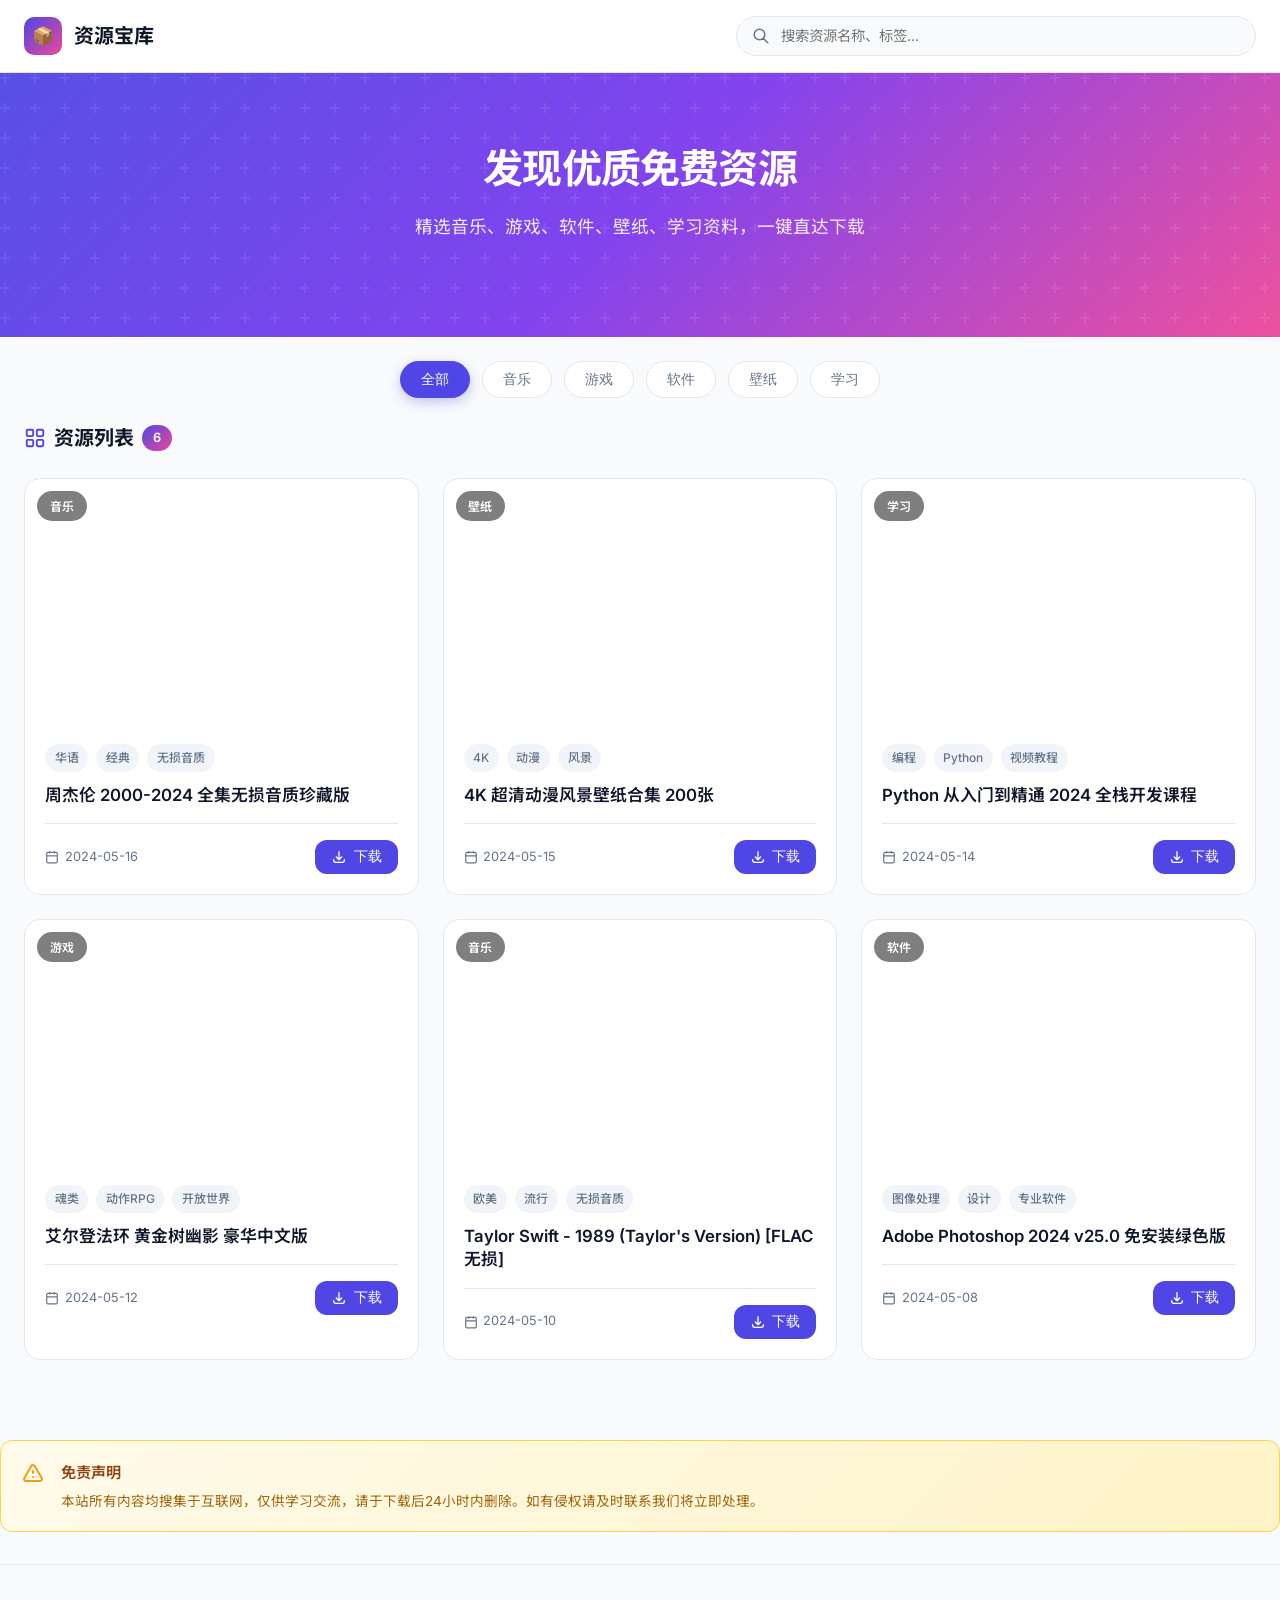
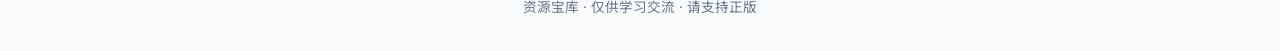
==== commit c6f4c5d9: "Update index.html" ====
--- a/index.html
+++ b/index.html
@@ -7,21 +7,19 @@
   <link rel="stylesheet" href="css/style.css">
 </head>
 <body>
-  <!-- 导航 -->
+  <!-- 导航（已移除管理按钮） -->
   <nav class="navbar">
     <div class="navbar-inner">
       <a href="index.html" class="brand">
         <div class="brand-icon">📦</div>
         <span>资源宝库</span>
       </a>
-      <div class="search-wrap">
+      <!-- 搜索框自动占满右侧空间 -->
+      <div class="search-wrap" style="max-width: 520px; margin-left: auto;">
         <svg xmlns="http://www.w3.org/2000/svg" fill="none" viewBox="0 0 24 24" stroke="currentColor" stroke-width="2">
           <path stroke-linecap="round" stroke-linejoin="round" d="M21 21l-6-6m2-5a7 7 0 11-14 0 7 7 0 0114 0z" />
         </svg>
         <input type="text" id="searchInput" placeholder="搜索资源名称、标签..." autocomplete="off">
-      </div>
-      <div class="nav-actions">
-        <a href="admin.html" class="btn btn-secondary">⚙️ 管理</a>
       </div>
     </div>
   </nav>
@@ -53,9 +51,9 @@
         <span class="badge" id="countBadge">0</span>
       </h2>
     </div>
-
+    
     <div class="resource-grid" id="resourceGrid"></div>
-
+    
     <div class="empty-state" id="emptyState" style="display: none;">
       <svg xmlns="http://www.w3.org/2000/svg" fill="none" viewBox="0 0 24 24" stroke="currentColor">
         <path stroke-linecap="round" stroke-linejoin="round" stroke-width="1" d="M9.172 16.172a4 4 0 015.656 0M9 10h.01M15 10h.01M21 12a9 9 0 11-18 0 9 9 0 0118 0z" />
@@ -120,7 +118,7 @@
     let currentCategory = '全部';
     let searchQuery = '';
     let pendingLink = null;
-
+    
     const categoryList = document.getElementById('categoryList');
     const resourceGrid = document.getElementById('resourceGrid');
     const emptyState = document.getElementById('emptyState');
@@ -130,48 +128,48 @@
     const agreeCheck = document.getElementById('agreeCheck');
     const rememberCheck = document.getElementById('rememberCheck');
     const confirmBtn = document.getElementById('confirmDownloadBtn');
-
+    
     // 渲染分类
     function renderCategories() {
       categoryList.innerHTML = categories.map(cat => `
-        <button class="category-chip ${cat === currentCategory ? 'active' : ''}"
+        <button class="category-chip ${cat === currentCategory ? 'active' : ''}" 
                 onclick="setCategory('${cat}')">${cat}</button>
       `).join('');
     }
-
+    
     function setCategory(cat) {
       currentCategory = cat;
       renderCategories();
       filterAndRender();
     }
-
+    
     // 过滤与渲染
     function filterAndRender() {
       let filtered = RESOURCES_DATA.filter(item => {
         const matchCat = currentCategory === '全部' || item.category === currentCategory;
         const q = searchQuery.toLowerCase().trim();
-        const matchSearch = !q ||
+        const matchSearch = !q || 
           item.title.toLowerCase().includes(q) ||
           item.tags.some(t => t.toLowerCase().includes(q));
         return matchCat && matchSearch;
       });
-
+      
       filtered.sort((a, b) => new Date(b.date) - new Date(a.date));
       countBadge.textContent = filtered.length;
-
+      
       if (filtered.length === 0) {
         resourceGrid.style.display = 'none';
         emptyState.style.display = 'block';
         return;
       }
-
+      
       resourceGrid.style.display = 'grid';
       emptyState.style.display = 'none';
-
+      
       resourceGrid.innerHTML = filtered.map((item, i) => `
         <div class="card" style="animation-delay: ${i * 0.06}s">
           <div class="card-image-wrap">
-            <img src="${item.thumbnail}" alt="${escapeHtml(item.title)}" class="card-image" loading="lazy"
+            <img src="${item.thumbnail}" alt="${escapeHtml(item.title)}" class="card-image" loading="lazy" 
                  onerror="this.src='https://via.placeholder.com/600x400?text=No+Image'">
             <span class="card-category-badge">${item.category}</span>
           </div>
@@ -201,31 +199,31 @@
         </div>
       `).join('');
     }
-
+    
     function escapeHtml(text) {
       const div = document.createElement('div');
       div.textContent = text;
       return div.innerHTML;
     }
-
+    
     // 下载处理
     function handleDownload(link, e) {
       e.stopPropagation();
       pendingLink = link;
-
+      
       const agreed = localStorage.getItem('disclaimer_agreed');
       const expiry = localStorage.getItem('disclaimer_expiry');
-
+      
       if (agreed === 'true' && expiry && Date.now() < parseInt(expiry)) {
         window.open(link, '_blank');
         return;
       }
-
+      
       agreeCheck.checked = false;
       rememberCheck.checked = false;
       modal.classList.add('active');
     }
-
+    
     confirmBtn.onclick = () => {
       if (!agreeCheck.checked) {
         alert('请先勾选"我已阅读并同意上述声明"');
@@ -238,25 +236,25 @@
       closeModal();
       if (pendingLink) window.open(pendingLink, '_blank');
     };
-
+    
     function closeModal() {
       modal.classList.remove('active');
       pendingLink = null;
     }
-
+    
     modal.onclick = (e) => {
       if (e.target === modal) closeModal();
     };
-
+    
     // 搜索
     searchInput.addEventListener('input', (e) => {
       searchQuery = e.target.value;
       filterAndRender();
     });
-
+    
     // 初始化
     renderCategories();
     filterAndRender();
   </script>
 </body>
-</html>+</html>
